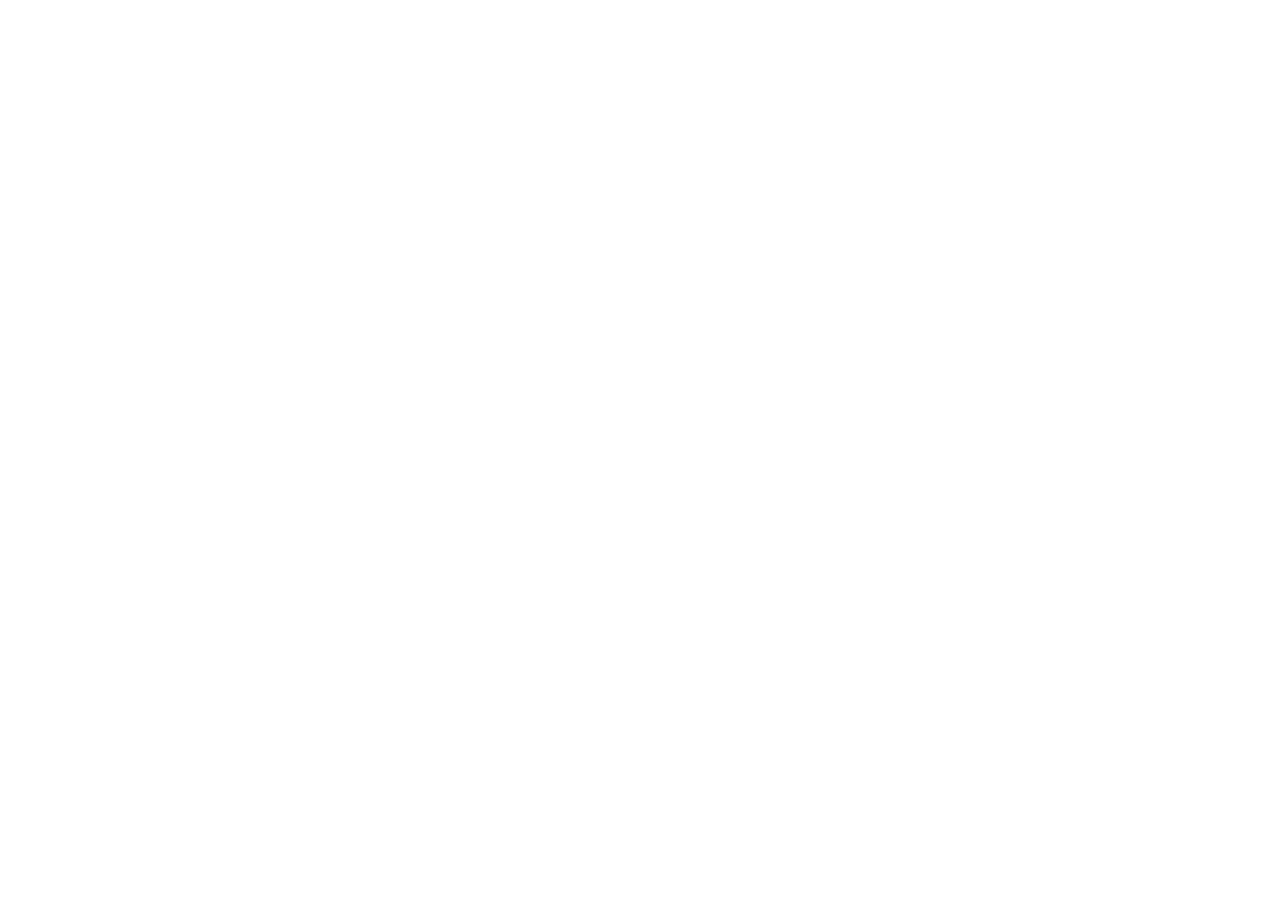
==== index.html @ 168bb8f9 "Add GitHub Pages entry point" ====
<!DOCTYPE html>
<html lang="en-GB">
<head>
<meta charset="utf-8">
<meta name="viewport" content="width=device-width, initial-scale=1, viewport-fit=cover">
<title>Who's the Imposter? — Party Game</title>
<link rel="preconnect" href="https://fonts.googleapis.com">
<link rel="preconnect" href="https://fonts.gstatic.com" crossorigin>
<link href="https://fonts.googleapis.com/css2?family=Bungee&family=Nunito:wght@700;800;900&display=swap" rel="stylesheet">
<link rel="stylesheet" href="style.css">
</head>
<body>
<script src="loader.js"></script>
</body>
</html>
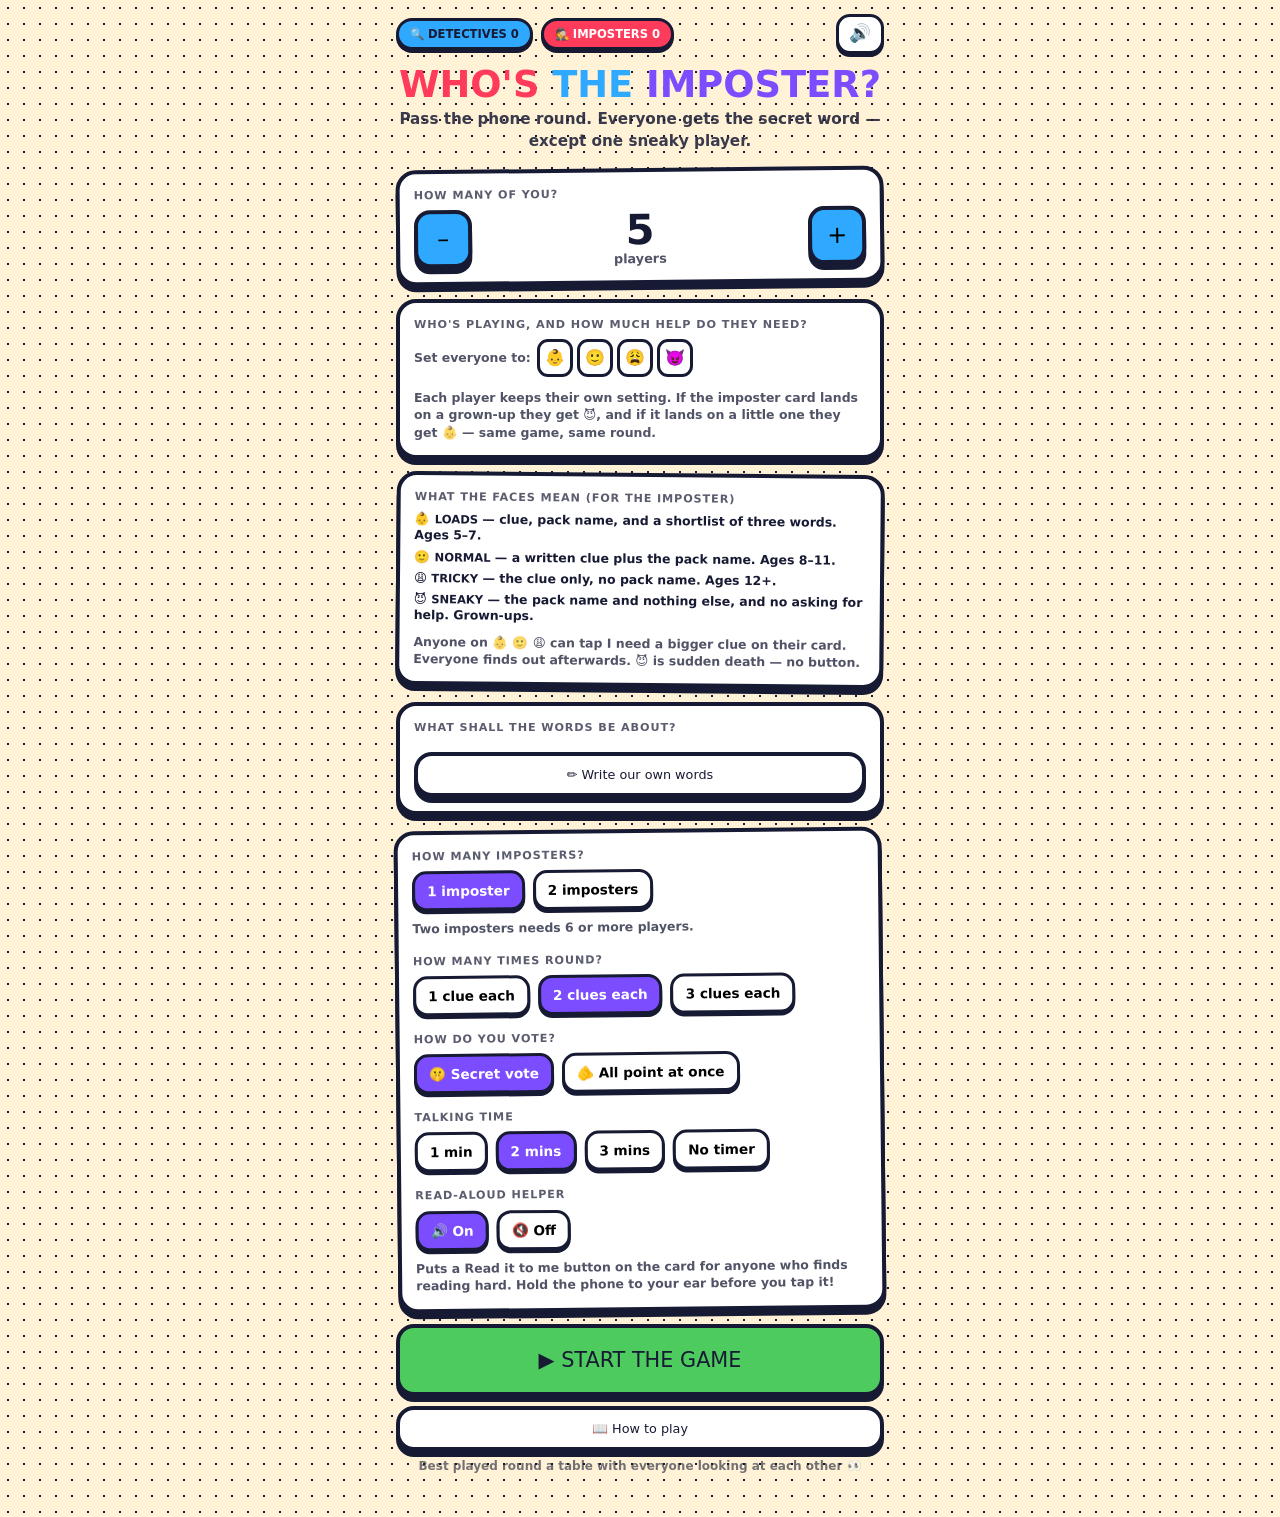
==== commit 40f0b0e5: "Add playable Imposter game page" ====
--- a/index.html
+++ b/index.html
@@ -10,6 +10,125 @@
 <link rel="stylesheet" href="style.css">
 </head>
 <body>
-<script src="loader.js"></script>
+<div class="app">
+
+  <div class="topbar">
+    <div class="scores">
+      <span class="chip detectives">🔍 DETECTIVES <span id="scoreCrew">0</span></span>
+      <span class="chip imposters">🕵️ IMPOSTERS <span id="scoreImp">0</span></span>
+    </div>
+    <button class="icon-btn" id="soundBtn" aria-label="Turn sound off">🔊</button>
+  </div>
+
+  <section class="screen is-active" id="s-home">
+    <h1><span class="l1">WHO'S</span> <span class="l2">THE</span> <span class="l3">IMPOSTER?</span></h1>
+    <p class="sub">Pass the phone round. Everyone gets the secret word — except one sneaky player.</p>
+
+    <div class="panel tilt">
+      <p class="eyebrow">HOW MANY OF YOU?</p>
+      <div class="stepper">
+        <button class="step-btn" id="minusPlayers" aria-label="Fewer players">–</button>
+        <div><div class="step-val" id="playerCount">5</div><div class="step-lbl">players</div></div>
+        <button class="step-btn" id="plusPlayers" aria-label="More players">+</button>
+      </div>
+    </div>
+
+    <div class="panel">
+      <p class="eyebrow">WHO'S PLAYING, AND HOW MUCH HELP DO THEY NEED?</p>
+      <div class="setall"><span>Set everyone to:</span><div class="lvlset" id="setAll">
+        <button class="lvl" data-level="1" aria-label="Everyone: loads of help">👶</button>
+        <button class="lvl" data-level="2" aria-label="Everyone: normal help">🙂</button>
+        <button class="lvl" data-level="3" aria-label="Everyone: tricky">😩</button>
+        <button class="lvl" data-level="4" aria-label="Everyone: sneaky">😈</button>
+      </div></div>
+      <div id="playerRows"></div>
+      <p class="note">Each player keeps their own setting. If the imposter card lands on a grown-up they get 😈, and if it lands on a little one they get 👶 — same game, same round.</p>
+    </div>
+
+    <div class="panel tilt-r">
+      <p class="eyebrow">WHAT THE FACES MEAN (FOR THE IMPOSTER)</p>
+      <div class="keyline">
+        <div>👶 <b>LOADS</b> — clue, pack name, and a shortlist of three words. Ages 5–7.</div>
+        <div>🙂 <b>NORMAL</b> — a written clue plus the pack name. Ages 8–11.</div>
+        <div>😩 <b>TRICKY</b> — the clue only, no pack name. Ages 12+.</div>
+        <div>😈 <b>SNEAKY</b> — the pack name and nothing else, and no asking for help. Grown-ups.</div>
+      </div>
+      <p class="note">Anyone on 👶 🙂 😩 can tap <b>I need a bigger clue</b> on their card. Everyone finds out afterwards. 😈 is sudden death — no button.</p>
+    </div>
+
+    <div class="panel">
+      <p class="eyebrow">WHAT SHALL THE WORDS BE ABOUT?</p>
+      <div class="pills" id="catPills"></div>
+      <button class="btn ghost small" id="customBtn" style="margin-top:10px">✏️ Write our own words</button>
+    </div>
+
+    <div class="panel tilt">
+      <p class="eyebrow">HOW MANY IMPOSTERS?</p>
+      <div class="pills" id="impPills"><button class="pill on" data-imp="1">1 imposter</button><button class="pill" data-imp="2">2 imposters</button></div>
+      <p class="note" id="impNote">Two imposters needs 6 or more players.</p>
+
+      <p class="eyebrow" style="margin-top:16px">HOW MANY TIMES ROUND?</p>
+      <div class="pills" id="roundPills"><button class="pill" data-rounds="1">1 clue each</button><button class="pill on" data-rounds="2">2 clues each</button><button class="pill" data-rounds="3">3 clues each</button></div>
+
+      <p class="eyebrow" style="margin-top:16px">HOW DO YOU VOTE?</p>
+      <div class="pills" id="votePills"><button class="pill on" data-vote="secret">🤫 Secret vote</button><button class="pill" data-vote="quick">🫵 All point at once</button></div>
+      <p class="note" id="voteNote"></p>
+
+      <p class="eyebrow" style="margin-top:16px">TALKING TIME</p>
+      <div class="pills" id="timePills"><button class="pill" data-time="60">1 min</button><button class="pill on" data-time="120">2 mins</button><button class="pill" data-time="180">3 mins</button><button class="pill" data-time="0">No timer</button></div>
+
+      <p class="eyebrow" style="margin-top:16px">READ-ALOUD HELPER</p>
+      <div class="pills" id="readPills"><button class="pill on" data-read="1">🔊 On</button><button class="pill" data-read="0">🔇 Off</button></div>
+      <p class="note">Puts a <b>Read it to me</b> button on the card for anyone who finds reading hard. Hold the phone to your ear before you tap it!</p>
+    </div>
+
+    <button class="btn green" id="startBtn" style="font-size:1.3rem;padding:20px">▶ START THE GAME</button>
+    <div style="height:10px"></div>
+    <div class="btn-row"><button class="btn ghost small" id="rulesBtn">📖 How to play</button><button class="btn ghost small hidden" id="scoreBtn">🏆 Scoreboard</button></div>
+    <footer>Best played round a table with everyone looking at each other 👀</footer>
+  </section>
+
+  <section class="screen" id="s-rules">
+    <h2>📖 How to play</h2>
+    <div class="panel"><ol class="rules-list">
+      <li>Pass the phone round. Everyone taps the pack to see their own secret word — <b>keep it hidden!</b></li>
+      <li>One player is the <b>imposter</b>. They don't get the word, they get a clue about it instead.</li>
+      <li>Take turns saying <b>one word</b> about your secret word. Never say the word itself.</li>
+      <li>Go round as many times as you chose, then everyone votes.</li>
+      <li>Stuck as the imposter? Tap <b>I need a bigger clue</b> on your card. Everyone finds out afterwards.</li>
+      <li><b>Detectives win</b> if they catch the imposter. <b>Imposter wins</b> if they get away — or if they're caught but can still guess the secret word.</li>
+    </ol></div>
+    <div class="panel tilt-r"><p class="eyebrow">POINTS</p><div class="keyline"><div><b>+1</b> — you voted for an imposter</div><div><b>+2</b> — you were the imposter and got away with it</div><div><b>+1</b> — you were caught, but guessed the secret word</div></div></div>
+    <div class="panel"><p class="eyebrow">GOOD CLUES / BAD CLUES</p><p style="margin:0">Secret word is <b>Goalkeeper</b>. A good clue is “gloves”. A rubbish clue is “football” — it's so obvious the imposter can just copy it.</p></div>
+    <button class="btn blue" id="rulesBack">← Back</button>
+  </section>
+
+  <section class="screen" id="s-custom">
+    <h2>✏️ Our own words</h2>
+    <div class="panel"><p>One per line, like this:</p><p style="font-family:var(--display);font-size:.8rem;margin:0 0 10px">GRANDMA'S DOG | A pet somebody in this room knows</p><p style="margin:0">The bit after the <b>|</b> is the clue the imposter gets. Keep it clear but don't give it away.</p></div>
+    <div class="panel tilt"><textarea class="pad" id="customText" spellcheck="false" placeholder="Grandma's dog | A pet somebody in this room knows
+Our caravan | Somewhere this family has stayed
+Dad's snoring | A noise you hear at home"></textarea><p class="note" id="customCount">0 words ready</p><div class="btn-row" style="margin-top:10px"><button class="btn small ghost" id="customExample">💡 Example</button><button class="btn small ghost" id="customClear">🧹 Clear</button></div></div>
+    <div class="panel tilt-r"><p class="note" style="margin:0">These words only last until you close the page. Copy the text somewhere safe and paste it back next time.</p></div>
+    <button class="btn green" id="customSave">✔ USE THESE WORDS</button><div style="height:10px"></div><button class="btn ghost small" id="customBack">← Back without saving</button>
+  </section>
+
+  <section class="screen" id="s-scores"><h2>🏆 Scoreboard</h2><div class="panel" id="boardPanel"></div><button class="btn blue" id="scoresBack">← Back</button><div style="height:10px"></div><button class="btn ghost small" id="resetScoreBtn">🧹 Reset everything to zero</button></section>
+
+  <section class="screen" id="s-reveal"><div class="pass"><p class="eyebrow">PASS THE PHONE TO</p><div class="who" id="passName">Player 1</div></div><div class="pack" id="pack"><div class="pack-inner"><div class="pack-face pack-front" id="packFront" role="button" tabindex="0" aria-label="Tap to open your pack"><div class="q">?</div><div class="tap">TAP TO OPEN</div><div class="tiny">Make sure nobody else can see the screen!</div></div><div class="pack-face pack-back"><div class="role-label" id="roleLabel">YOUR SECRET WORD</div><div id="roleBody"></div></div></div></div><button class="btn blue hidden" id="nextPlayerBtn">🙈 HIDE &amp; PASS ON →</button></section>
+
+  <section class="screen" id="s-play"><div style="text-align:center"><span class="roundpill" id="roundPill">CLUE ROUND 1 OF 2</span></div><h2>🗣️ Say your clue</h2><div class="panel"><p style="margin:0">Go round in this order. Say <b>one word</b> about the secret word — don't say the word itself!</p></div><div class="panel tilt"><p class="eyebrow">TURN ORDER</p><ol class="order" id="orderList"></ol></div><div class="panel tilt-r" id="timerPanel"><div class="clock" id="clock">2:00</div><div class="btn-row"><button class="btn small green" id="timerStart">▶ START</button><button class="btn small ghost" id="timerReset">↺ RESET</button></div></div><button class="btn red" id="nextPhaseBtn">🗳️ TIME TO VOTE</button></section>
+
+  <section class="screen" id="s-vote"><h2>🗳️ Who's the imposter?</h2><div class="panel"><p style="margin:0" id="voteHint"></p></div><div class="vote-grid" id="voteGrid"></div><div style="height:14px"></div><button class="btn red" id="revealBtn" disabled>👀 REVEAL THE TRUTH</button></section>
+
+  <section class="screen" id="s-ballot"><div class="pass"><p class="eyebrow">PASS THE PHONE TO</p><div class="who" id="ballotName">Player 1</div></div><div class="panel" id="ballotAsk"><p style="margin:0">Who do you think it is? Nobody else will see your answer.</p></div><div class="vote-grid" id="ballotGrid"></div><div class="panel tilt hidden" id="ballotLock"><div class="lockbox"><div class="big">🔒</div><p style="margin:10px 0 0">Vote locked in.</p></div></div><div style="height:14px"></div><button class="btn blue hidden" id="ballotNext">🙈 HIDE &amp; PASS ON →</button></section>
+
+  <section class="screen" id="s-tie"><div class="banner lose">🤝 IT'S A TIE!</div><div class="panel"><div id="tieTally"></div></div><button class="btn green" id="tieAgain">🔁 EVERYONE VOTE AGAIN</button><div style="height:10px"></div><button class="btn ghost small" id="tieNobody">🤷 Nobody gets caught</button></section>
+
+  <section class="screen" id="s-result"><div class="banner" id="resultBanner"></div><div class="panel"><div class="fact"><span>The secret word was</span><b id="rWord"></b></div><div class="fact"><span>The imposter was</span><b id="rImp"></b></div><div class="fact"><span>Voted out</span><b id="rVote"></b></div><div class="fact hidden" id="rHelpRow"><span>Asked for a bigger clue</span><b id="rHelp"></b></div></div><div class="panel tilt hidden" id="tallyPanel"><p class="eyebrow">HOW EVERYONE VOTED</p><div id="resultTally"></div></div><div class="panel tilt-r hidden" id="guessPanel"><p class="eyebrow">LAST CHANCE FOR THE IMPOSTER</p><p id="guessPrompt"></p><div class="btn-row"><button class="btn small green" id="guessYes">✅ GOT IT RIGHT</button><button class="btn small ghost" id="guessNo">❌ GOT IT WRONG</button></div></div><div class="panel hidden" id="resultBoard"><p class="eyebrow">SCOREBOARD</p><div id="boardRows"></div></div><div id="resultActions" class="hidden"><button class="btn green" id="nextRoundBtn">🔁 NEXT ROUND (same players)</button><div style="height:10px"></div><button class="btn ghost small" id="newGameBtn">🏠 Back to the start</button></div></section>
+
+</div>
+<script src="packs.js"></script>
+<script src="app.js"></script>
 </body>
 </html>
--- a/style.css
+++ b/style.css
@@ -0,0 +1,226 @@
+
+/* ---------- tokens ---------- */
+:root{
+  --ink:#171A33;
+  --paper:#FFF2D6;
+  --strawberry:#FF3B5C;
+  --sunshine:#FFC93C;
+  --sky:#2FA8FF;
+  --lime:#4ECB5E;
+  --grape:#7C4DFF;
+  --display:'Bungee','Trebuchet MS',system-ui,sans-serif;
+  --body:'Nunito','Trebuchet MS',system-ui,sans-serif;
+  --line:4px solid var(--ink);
+  --pop:0 6px 0 var(--ink);
+}
+*{box-sizing:border-box;-webkit-tap-highlight-color:transparent}
+html,body{margin:0;padding:0}
+body{
+  font-family:var(--body);font-weight:800;color:var(--ink);
+  background-color:var(--paper);
+  background-image:radial-gradient(var(--ink) 1.4px, transparent 1.5px);
+  background-size:16px 16px;
+  min-height:100dvh;padding:env(safe-area-inset-top) 0 env(safe-area-inset-bottom);
+}
+.app{max-width:520px;margin:0 auto;padding:14px 16px 44px}
+
+/* ---------- header ---------- */
+.topbar{display:flex;align-items:center;gap:8px;margin-bottom:12px}
+.scores{display:flex;gap:8px;flex:1;flex-wrap:wrap}
+.chip{
+  font-family:var(--display);font-size:.72rem;border:3px solid var(--ink);border-radius:999px;
+  padding:6px 11px;background:#fff;box-shadow:0 3px 0 var(--ink);white-space:nowrap;
+}
+.chip.detectives{background:var(--sky)}
+.chip.imposters{background:var(--strawberry);color:#fff}
+.icon-btn{
+  font-size:1.1rem;line-height:1;background:#fff;border:3px solid var(--ink);
+  border-radius:14px;padding:8px 10px;box-shadow:0 3px 0 var(--ink);cursor:pointer;
+}
+.icon-btn:active{transform:translateY(3px);box-shadow:none}
+
+/* ---------- type ---------- */
+h1{font-family:var(--display);font-size:clamp(1.6rem,8vw,2.3rem);line-height:1.05;margin:0 0 4px;text-align:center}
+h1 .l1{color:var(--strawberry)}h1 .l2{color:var(--sky)}h1 .l3{color:var(--grape)}
+h2{font-family:var(--display);font-size:1.15rem;margin:0 0 10px;line-height:1.2}
+.sub{text-align:center;font-size:.95rem;margin:0 0 16px;opacity:.85}
+.eyebrow{font-family:var(--display);font-size:.7rem;letter-spacing:.08em;opacity:.7;margin:0 0 6px}
+p{margin:0 0 10px;line-height:1.45}
+.note{font-size:.78rem;opacity:.75;margin:9px 0 0;line-height:1.4}
+
+/* ---------- panels ---------- */
+.panel{background:#fff;border:var(--line);border-radius:20px;padding:14px;margin-bottom:14px;box-shadow:var(--pop)}
+.panel.tilt{transform:rotate(-.6deg)}
+.panel.tilt-r{transform:rotate(.5deg)}
+
+/* ---------- buttons ---------- */
+.btn{
+  display:block;width:100%;font-family:var(--display);font-size:1rem;color:var(--ink);
+  background:var(--sunshine);border:var(--line);border-radius:18px;padding:16px 18px;
+  box-shadow:var(--pop);cursor:pointer;text-align:center;
+  transition:transform .08s ease,box-shadow .08s ease;
+}
+.btn:active{transform:translateY(6px);box-shadow:0 0 0 var(--ink)}
+.btn.blue{background:var(--sky)}
+.btn.green{background:var(--lime)}
+.btn.red{background:var(--strawberry);color:#fff}
+.btn.ghost{background:#fff}
+.btn.small{font-size:.8rem;padding:11px 12px}
+.btn[disabled]{opacity:.4;pointer-events:none}
+.btn-row{display:flex;gap:10px}
+.btn-row .btn{flex:1}
+:focus-visible{outline:4px solid var(--grape);outline-offset:3px}
+
+/* ---------- stepper ---------- */
+.stepper{display:flex;align-items:center;justify-content:space-between;gap:12px}
+.step-btn{
+  font-family:var(--display);font-size:1.5rem;width:58px;height:58px;border:var(--line);
+  border-radius:16px;background:var(--sky);box-shadow:var(--pop);cursor:pointer;line-height:1;
+}
+.step-btn:active{transform:translateY(6px);box-shadow:none}
+.step-val{font-family:var(--display);font-size:2.6rem;line-height:1;text-align:center}
+.step-lbl{font-size:.8rem;text-align:center;opacity:.75}
+
+/* ---------- pills ---------- */
+.pills{display:flex;flex-wrap:wrap;gap:8px}
+.pill{
+  font-family:var(--body);font-weight:900;font-size:.85rem;background:#fff;border:3px solid var(--ink);
+  border-radius:14px;padding:9px 12px;box-shadow:0 3px 0 var(--ink);cursor:pointer;
+}
+.pill:active{transform:translateY(3px);box-shadow:none}
+.pill.on{background:var(--grape);color:#fff}
+.pill[disabled]{opacity:.35;pointer-events:none}
+
+/* ---------- player rows ---------- */
+.prow{display:flex;align-items:center;gap:6px;margin-bottom:7px}
+.prow input{
+  flex:1;min-width:0;font-family:var(--body);font-weight:800;font-size:.9rem;padding:9px 10px;
+  border:3px solid var(--ink);border-radius:12px;background:var(--paper);
+}
+.lvlset{display:flex;gap:4px}
+.lvl{
+  width:36px;height:38px;font-size:1rem;line-height:1;background:#fff;border:3px solid var(--ink);
+  border-radius:11px;cursor:pointer;padding:0;
+}
+.lvl:active{transform:translateY(2px)}
+.lvl.on[data-level="1"]{background:var(--lime)}
+.lvl.on[data-level="2"]{background:var(--sky)}
+.lvl.on[data-level="3"]{background:var(--sunshine)}
+.lvl.on[data-level="4"]{background:var(--strawberry)}
+.keyline{display:flex;flex-direction:column;gap:5px;font-size:.78rem;line-height:1.3}
+.keyline b{font-family:var(--display);font-size:.72rem}
+.setall{display:flex;align-items:center;gap:6px;flex-wrap:wrap;margin-bottom:12px}
+.setall span{font-size:.78rem;opacity:.75}
+.hidden{display:none !important}
+textarea.pad{
+  width:100%;min-height:170px;font-family:var(--body);font-weight:800;font-size:.88rem;
+  padding:11px;border:3px solid var(--ink);border-radius:14px;background:var(--paper);
+  line-height:1.5;resize:vertical;
+}
+
+/* ---------- screens ---------- */
+.screen{display:none;animation:pop .25s ease}
+.screen.is-active{display:block}
+@keyframes pop{from{opacity:0;transform:translateY(10px) scale(.98)}to{opacity:1;transform:none}}
+
+/* ---------- the pack ---------- */
+.pass{text-align:center;margin-bottom:12px}
+.pass .who{font-family:var(--display);font-size:1.8rem;line-height:1.1;color:var(--grape)}
+.pack{perspective:1400px;margin:0 auto 16px;max-width:340px}
+.pack-inner{position:relative;display:grid;width:100%;min-height:390px;transform-style:preserve-3d;transition:transform .55s cubic-bezier(.2,.85,.3,1)}
+.pack.is-open .pack-inner{transform:rotateY(180deg)}
+.pack-face{
+  grid-area:1/1;position:relative;backface-visibility:hidden;-webkit-backface-visibility:hidden;
+  border:var(--line);border-radius:24px;box-shadow:var(--pop);
+  display:flex;flex-direction:column;align-items:center;justify-content:center;
+  padding:20px;text-align:center;overflow:hidden;
+}
+.pack-front{background:var(--sunshine);cursor:pointer}
+.pack-front::after{
+  content:"";position:absolute;top:-60%;left:-40%;width:40%;height:220%;
+  background:linear-gradient(90deg,transparent,rgba(255,255,255,.85),transparent);
+  transform:rotate(18deg);animation:foil 2.6s linear infinite;
+}
+@keyframes foil{0%{left:-45%}60%{left:120%}100%{left:120%}}
+.pack-front .q{font-family:var(--display);font-size:5rem;line-height:1}
+.pack-front .tap{font-family:var(--display);font-size:1rem;margin-top:14px}
+.pack-front .tiny{font-size:.8rem;margin-top:8px;opacity:.8;max-width:230px}
+.pack-back{transform:rotateY(180deg);background:var(--lime)}
+.pack.imposter .pack-back{background:var(--strawberry);color:#fff}
+.role-label{font-family:var(--display);font-size:1rem;margin-bottom:10px}
+.the-word{font-family:var(--display);line-height:1.05;word-break:break-word}
+.the-word.xl{font-size:2.6rem}.the-word.lg{font-size:2rem}.the-word.md{font-size:1.5rem}
+.clue-box{background:#fff;color:var(--ink);border:var(--line);border-radius:16px;padding:12px 14px;margin:6px 0 10px}
+.clue-box .clue{font-size:1.15rem;line-height:1.3}
+.cat-tag{
+  display:inline-block;font-family:var(--display);font-size:.72rem;background:#fff;color:var(--ink);
+  border:3px solid var(--ink);border-radius:999px;padding:5px 11px;margin-top:8px;
+}
+.level-badge{
+  display:inline-block;font-family:var(--display);font-size:.62rem;letter-spacing:.06em;
+  background:var(--ink);color:#fff;border-radius:999px;padding:4px 10px;margin-bottom:8px;
+}
+.shortlist{margin-top:12px;width:100%}
+.chips{display:flex;flex-wrap:wrap;gap:6px;justify-content:center}
+.mini{
+  font-family:var(--body);font-weight:900;font-size:.85rem;background:#fff;color:var(--ink);
+  border:3px solid var(--ink);border-radius:12px;padding:6px 10px;box-shadow:0 3px 0 var(--ink);
+}
+.tip{font-size:.82rem;margin-top:10px;max-width:255px;line-height:1.35}
+.cardbtns{display:flex;gap:8px;flex-wrap:wrap;justify-content:center;margin-top:13px}
+.cardbtn{
+  font-family:var(--display);font-size:.68rem;background:#fff;color:var(--ink);border:3px solid var(--ink);
+  border-radius:13px;padding:10px 12px;box-shadow:0 3px 0 var(--ink);cursor:pointer;
+}
+.cardbtn:active{transform:translateY(3px);box-shadow:none}
+
+/* ---------- play ---------- */
+.roundpill{
+  display:inline-block;font-family:var(--display);font-size:.72rem;background:var(--grape);color:#fff;
+  border:3px solid var(--ink);border-radius:999px;padding:6px 12px;box-shadow:0 3px 0 var(--ink);margin-bottom:10px;
+}
+.order{list-style:none;margin:0;padding:0;display:flex;flex-direction:column;gap:8px}
+.order li{display:flex;align-items:center;gap:10px;background:var(--paper);border:3px solid var(--ink);border-radius:14px;padding:9px 11px}
+.order .num{font-family:var(--display);font-size:.85rem;background:var(--sunshine);border:3px solid var(--ink);border-radius:10px;min-width:32px;text-align:center;padding:3px 0}
+.order li.first{background:var(--sunshine)}
+.order .starts{margin-left:auto;font-size:.72rem;font-family:var(--display)}
+.clock{font-family:var(--display);font-size:3.4rem;text-align:center;line-height:1;margin:6px 0 12px}
+.clock.warn{color:var(--strawberry);animation:tick .5s steps(2) infinite}
+@keyframes tick{50%{transform:scale(1.06)}}
+
+/* ---------- voting ---------- */
+.vote-grid{display:grid;grid-template-columns:1fr 1fr;gap:10px}
+.vote-btn{
+  font-family:var(--body);font-weight:900;font-size:.95rem;background:#fff;border:var(--line);
+  border-radius:16px;padding:16px 8px;box-shadow:var(--pop);cursor:pointer;word-break:break-word;
+}
+.vote-btn:active{transform:translateY(6px);box-shadow:none}
+.vote-btn.picked{background:var(--strawberry);color:#fff}
+.vote-btn[disabled]{opacity:.3;pointer-events:none}
+.lockbox{text-align:center;padding:26px 10px}
+.lockbox .big{font-family:var(--display);font-size:2.4rem;line-height:1}
+.tallyrow{display:flex;align-items:center;gap:9px;margin-bottom:8px;font-size:.9rem}
+.tallyrow .nm{min-width:78px}
+.bar{flex:1;height:20px;background:var(--paper);border:3px solid var(--ink);border-radius:999px;overflow:hidden}
+.bar span{display:block;height:100%;background:var(--strawberry)}
+.tallyrow .ct{font-family:var(--display);font-size:.8rem;min-width:18px;text-align:right}
+
+/* ---------- result ---------- */
+.banner{
+  font-family:var(--display);font-size:1.5rem;text-align:center;border:var(--line);border-radius:20px;
+  padding:18px 14px;box-shadow:var(--pop);margin-bottom:14px;line-height:1.15;
+}
+.banner.win{background:var(--lime)}
+.banner.lose{background:var(--strawberry);color:#fff}
+.fact{display:flex;justify-content:space-between;gap:10px;padding:9px 0;border-bottom:3px dotted rgba(23,26,51,.25);font-size:.95rem}
+.fact:last-child{border:0}
+.fact b{font-family:var(--display);font-size:.9rem;text-align:right}
+.boardrow{display:flex;align-items:center;gap:10px;padding:9px 0;border-bottom:3px dotted rgba(23,26,51,.25);font-size:.95rem}
+.boardrow:last-child{border:0}
+.boardrow .pos{font-family:var(--display);font-size:1rem;min-width:28px}
+.boardrow .pts{margin-left:auto;font-family:var(--display);font-size:1rem}
+.boardrow.lead{background:var(--sunshine);border-radius:12px;padding:9px 10px;border-bottom:0}
+.rules-list{padding-left:20px;margin:0}
+.rules-list li{margin-bottom:9px;line-height:1.4}
+footer{text-align:center;font-size:.75rem;opacity:.6;margin-top:8px}
+@media (prefers-reduced-motion:reduce){*{animation:none !important;transition:none !important}}
